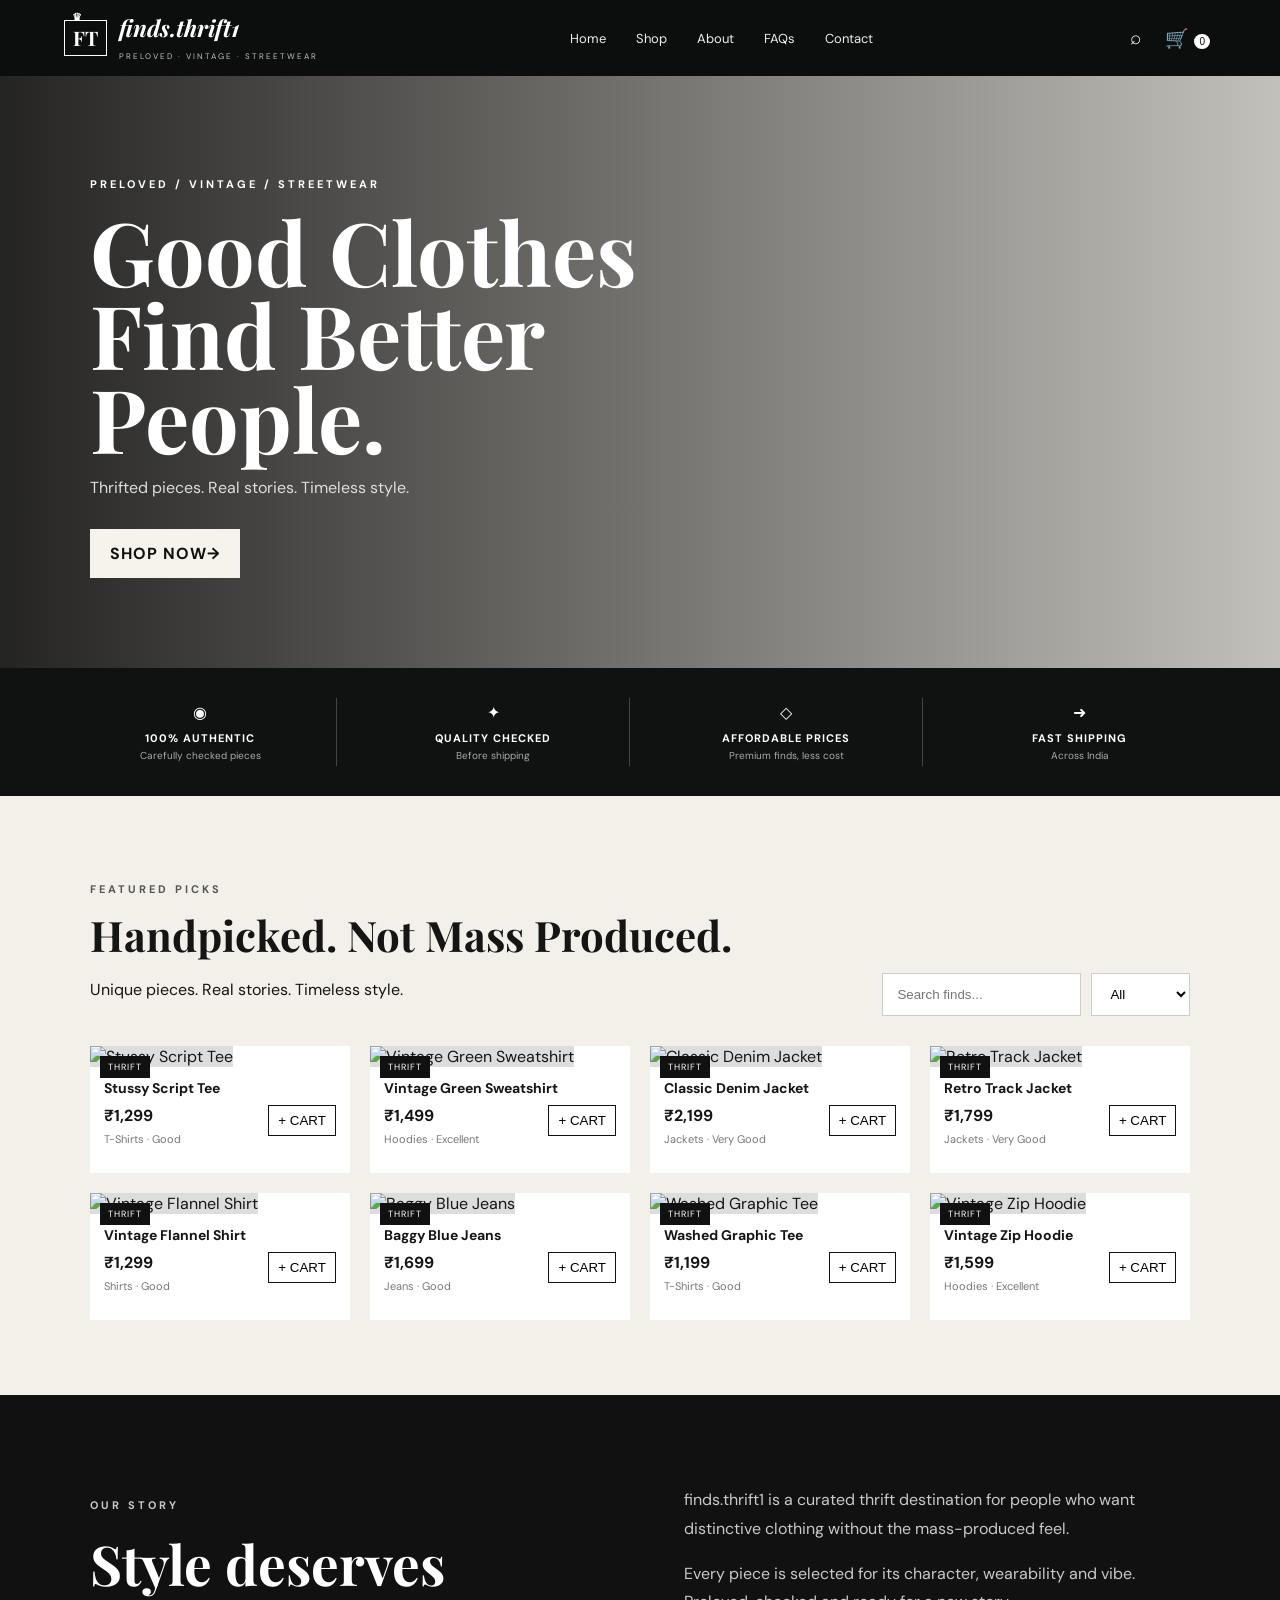
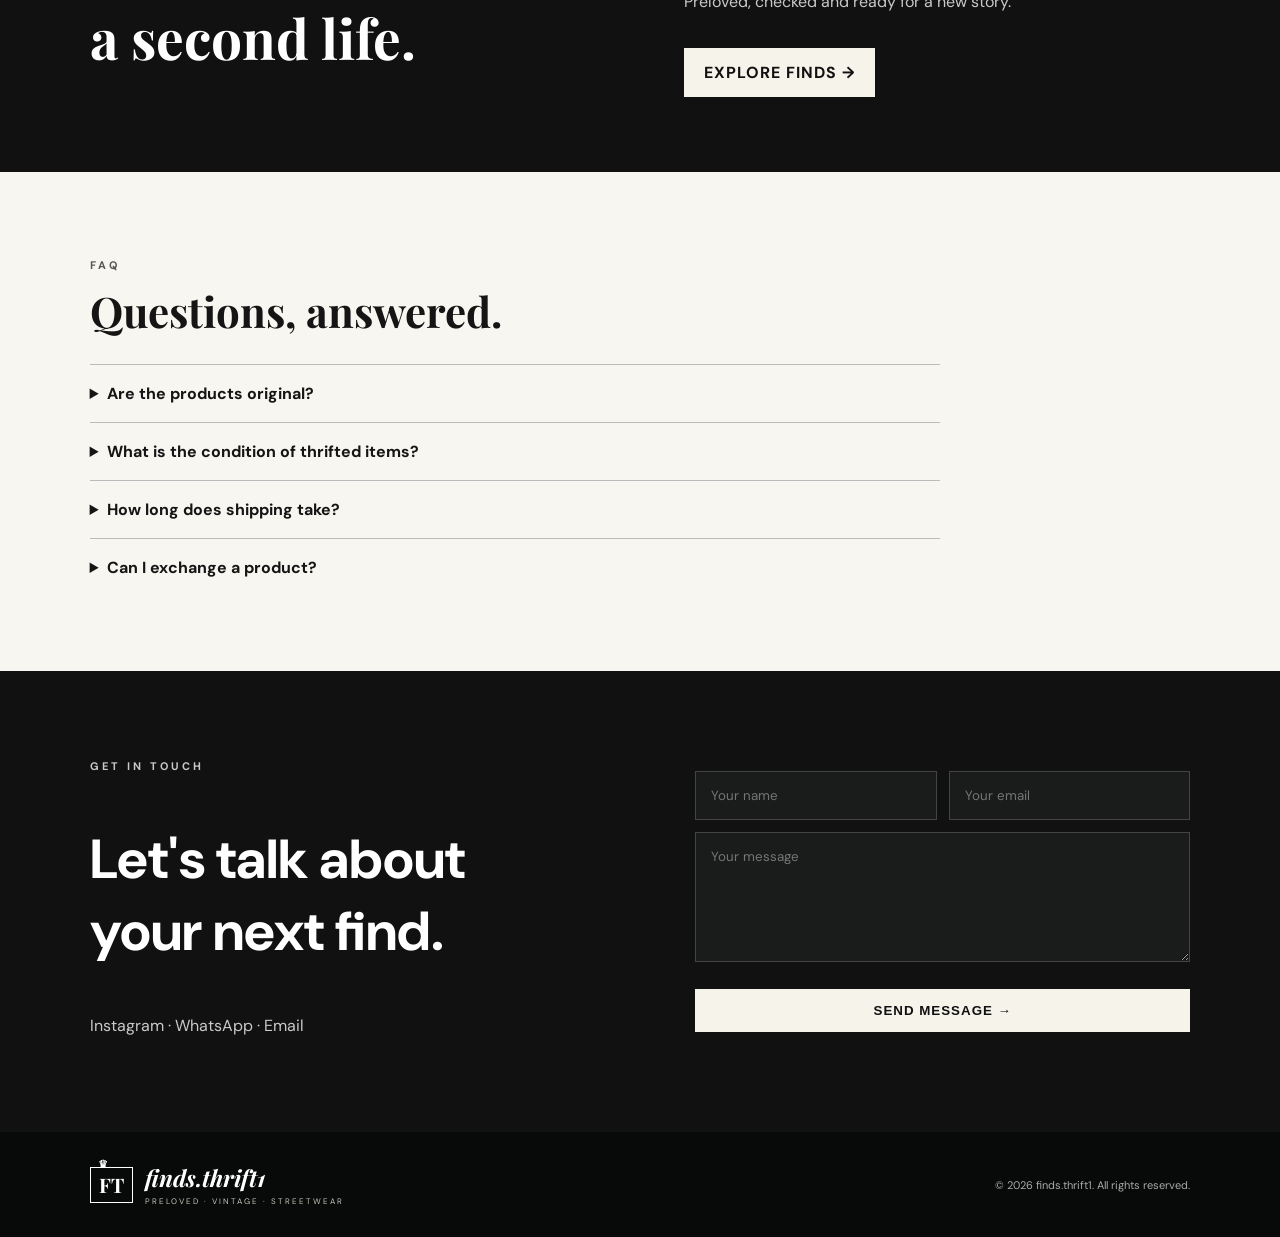
==== index.html @ 1b07ff9c "Add files via upload" ====
<!DOCTYPE html>
<html lang="en">
<head>
  <meta charset="UTF-8">
  <meta name="viewport" content="width=device-width, initial-scale=1.0">
  <title>finds.thrift1 — Preloved | Vintage | Streetwear</title>
  <meta name="description" content="finds.thrift1 — handpicked preloved, vintage and streetwear pieces.">
  <link rel="preconnect" href="https://fonts.googleapis.com">
  <link rel="preconnect" href="https://fonts.gstatic.com" crossorigin>
  <link href="https://fonts.googleapis.com/css2?family=DM+Sans:wght@400;500;600;700&family=Playfair+Display:wght@600;700&display=swap" rel="stylesheet">
  <link rel="stylesheet" href="style.css">
</head>
<body>
<header class="header">
  <a class="brand" href="#home">
    <span class="logo">FT</span>
    <span><b>finds.thrift1</b><small>PRELOVED · VINTAGE · STREETWEAR</small></span>
  </a>
  <nav>
    <a href="#home">Home</a><a href="#shop">Shop</a><a href="#about">About</a><a href="#faq">FAQs</a><a href="#contact">Contact</a>
  </nav>
  <div class="head-actions"><button aria-label="Search" onclick="focusSearch()">⌕</button><button onclick="openCart()">🛒 <i id="cartCount">0</i></button></div>
</header>

<main>
<section id="home" class="hero">
  <div class="hero-copy">
    <p class="eyebrow">PRELOVED / VINTAGE / STREETWEAR</p>
    <h1>Good Clothes<br>Find Better<br>People.</h1>
    <p>Thrifted pieces. Real stories. Timeless style.</p>
    <a class="btn light" href="#shop">SHOP NOW <span>→</span></a>
  </div>
</section>

<section class="trust">
  <div>◉<b>100% AUTHENTIC</b><span>Carefully checked pieces</span></div>
  <div>✦<b>QUALITY CHECKED</b><span>Before shipping</span></div>
  <div>◇<b>AFFORDABLE PRICES</b><span>Premium finds, less cost</span></div>
  <div>➜<b>FAST SHIPPING</b><span>Across India</span></div>
</section>

<section id="shop" class="shop section">
  <div class="section-head">
    <div><p class="eyebrow dark">FEATURED PICKS</p><h2>Handpicked. Not Mass Produced.</h2><p>Unique pieces. Real stories. Timeless style.</p></div>
    <div class="shop-tools"><input id="search" oninput="renderProducts()" placeholder="Search finds..."><select id="category" onchange="renderProducts()"><option>All</option><option>T-Shirts</option><option>Shirts</option><option>Jackets</option><option>Hoodies</option><option>Jeans</option></select></div>
  </div>
  <div id="products" class="grid"></div>
</section>

<section id="about" class="about section dark-section">
  <div><p class="eyebrow">OUR STORY</p><h2>Style deserves<br>a second life.</h2></div>
  <div><p>finds.thrift1 is a curated thrift destination for people who want distinctive clothing without the mass-produced feel.</p><p>Every piece is selected for its character, wearability and vibe. Preloved, checked and ready for a new story.</p><a class="btn light" href="#shop">EXPLORE FINDS →</a></div>
</section>

<section id="faq" class="faq section">
  <p class="eyebrow dark">FAQ</p><h2>Questions, answered.</h2>
  <div class="faq-list">
    <details><summary>Are the products original?</summary><p>Every listed piece is checked before being added to the collection.</p></details>
    <details><summary>What is the condition of thrifted items?</summary><p>Condition is shown on each product card and product details.</p></details>
    <details><summary>How long does shipping take?</summary><p>Shipping timelines can vary by location. The client can update this policy before launch.</p></details>
    <details><summary>Can I exchange a product?</summary><p>Exchange and return rules should be confirmed by the store owner and added here.</p></details>
  </div>
</section>

<section id="contact" class="contact dark-section">
  <div><p class="eyebrow">GET IN TOUCH</p><h2>Let's talk about<br>your next find.</h2><p>Instagram · WhatsApp · Email</p></div>
  <form onsubmit="sendMessage(event)">
    <input required placeholder="Your name"><input required type="email" placeholder="Your email">
    <textarea required placeholder="Your message"></textarea><button class="btn light">SEND MESSAGE →</button>
  </form>
</section>
</main>

<footer><div class="brand"><span class="logo">FT</span><span><b>finds.thrift1</b><small>PRELOVED · VINTAGE · STREETWEAR</small></span></div><p>© 2026 finds.thrift1. All rights reserved.</p></footer>

<div id="cart" class="drawer">
  <div class="drawer-head"><h2>Your Cart</h2><button onclick="closeCart()">×</button></div>
  <div id="cartItems"></div><div class="total"><span>Total</span><b id="cartTotal">₹0</b></div>
  <button class="btn dark-btn" onclick="checkout()">PROCEED TO CHECKOUT →</button>
</div>
<div id="overlay" class="overlay" onclick="closeCart()"></div>
<div id="toast" class="toast"></div>

<script src="script.js"></script>
</body>
</html>
---- style.css ----
*{box-sizing:border-box}html{scroll-behavior:smooth}body{margin:0;font-family:"DM Sans",sans-serif;color:#151515;background:#f3f0e9}.header{height:76px;background:#0c0d0d;color:#fff;display:flex;align-items:center;justify-content:space-between;padding:0 5%;position:sticky;top:0;z-index:20}.brand{display:flex;align-items:center;gap:12px;color:#fff;text-decoration:none}.brand b{display:block;font-family:"Playfair Display",serif;font-size:23px;font-style:italic}.brand small{font-size:8px;letter-spacing:2px;color:#c8c4ba}.logo{font-family:"Playfair Display",serif;font-weight:700;font-size:20px;border:1px solid #fff;padding:7px 8px;line-height:1;position:relative}.logo:before{content:"♛";position:absolute;font-size:11px;top:-10px;left:7px}.header nav{display:flex;gap:30px}.header nav a{color:#eee;text-decoration:none;font-size:13px}.head-actions{display:flex;gap:12px}.head-actions button{background:none;border:0;color:#fff;font-size:19px;cursor:pointer}.head-actions i{font-size:10px;background:#fff;color:#111;border-radius:50%;padding:2px 5px;font-style:normal}.hero{min-height:580px;background:linear-gradient(90deg,rgba(0,0,0,.85),rgba(0,0,0,.2)),url("https://images.unsplash.com/photo-1523381210434-271e8be1f52b?auto=format&fit=crop&w=1800&q=85") center/cover;display:flex;align-items:center;padding:7%;color:#fff}.hero h1{font-family:"Playfair Display",serif;font-size:clamp(48px,7vw,88px);line-height:.95;margin:18px 0}.hero-copy>p:not(.eyebrow){color:#ddd;max-width:420px}.eyebrow{font-size:11px;letter-spacing:3px;font-weight:700}.btn{display:inline-flex;border:0;padding:14px 20px;text-decoration:none;font-weight:700;letter-spacing:1px;margin-top:15px;cursor:pointer}.light{background:#f6f3eb;color:#111}.dark-btn{background:#111;color:#fff;width:100%}.trust{background:#101111;color:#fff;display:grid;grid-template-columns:repeat(4,1fr);padding:30px 5%;gap:20px;text-align:center}.trust div{border-right:1px solid #444;padding:4px 15px}.trust div:last-child{border:0}.trust b,.trust span{display:block}.trust b{font-size:11px;letter-spacing:1px;margin:8px 0 4px}.trust span{font-size:10px;color:#aaa}.section{padding:75px 7%}.section-head{display:flex;justify-content:space-between;gap:30px;align-items:end;margin-bottom:30px}.section h2{font-family:"Playfair Display",serif;font-size:42px;margin:8px 0}.dark{color:#555}.shop-tools{display:flex;gap:10px}.shop-tools input,.shop-tools select{border:1px solid #ccc;background:#fff;padding:12px 14px}.grid{display:grid;grid-template-columns:repeat(4,1fr);gap:20px}.card{background:#fff;position:relative;padding-bottom:15px;transition:.2s}.card:hover{transform:translateY(-4px)}.card img{width:100%;height:310px;object-fit:cover;background:#ddd}.tag{position:absolute;top:10px;left:10px;background:#111;color:#fff;padding:5px 8px;font-size:9px;letter-spacing:1px}.card-body{padding:12px 14px}.card h3{font-size:14px;margin:0 0 8px}.price{font-weight:700}.meta{color:#777;font-size:11px;margin-top:6px}.add{float:right;border:1px solid #111;background:#fff;padding:7px 9px;cursor:pointer}.dark-section{background:#111;color:#fff;display:grid;grid-template-columns:1fr 1fr;gap:8%;align-items:center}.dark-section h2{font-size:55px}.dark-section p{color:#c9c9c9;line-height:1.8}.faq{background:#f8f6f0}.faq-list{max-width:850px;margin-top:25px}.faq details{border-top:1px solid #bbb;padding:18px 0}.faq summary{cursor:pointer;font-weight:700}.faq details p{color:#666;max-width:700px}.contact{padding:75px 7%;display:grid;grid-template-columns:1fr 1fr;gap:10%}.contact form{display:grid;grid-template-columns:1fr 1fr;gap:12px}.contact textarea{grid-column:1/-1;min-height:130px}.contact input,.contact textarea{padding:15px;border:1px solid #444;background:#1a1b1b;color:#fff;font-family:inherit}.contact .btn{grid-column:1/-1;justify-content:center}footer{background:#080909;color:#aaa;padding:30px 7%;display:flex;justify-content:space-between;align-items:center;font-size:11px}.drawer{position:fixed;right:-430px;top:0;height:100%;width:min(430px,92vw);background:#f8f6f0;z-index:40;padding:25px;transition:.3s;overflow:auto}.drawer.open{right:0}.drawer-head{display:flex;justify-content:space-between;align-items:center}.drawer-head button{border:0;background:none;font-size:30px}.cart-item{display:flex;gap:12px;padding:15px 0;border-bottom:1px solid #ddd}.cart-item img{width:75px;height:85px;object-fit:cover}.cart-item h4{margin:0 0 8px}.total{display:flex;justify-content:space-between;padding:20px 0;font-size:18px}.overlay{position:fixed;inset:0;background:#0008;z-index:30;display:none}.overlay.show{display:block}.toast{position:fixed;bottom:25px;left:50%;transform:translateX(-50%);background:#111;color:#fff;padding:12px 18px;opacity:0;pointer-events:none;transition:.3s;z-index:50}.toast.show{opacity:1}@media(max-width:900px){.header nav{display:none}.hero{min-height:520px}.trust{grid-template-columns:repeat(2,1fr)}.grid{grid-template-columns:repeat(2,1fr)}.section-head{display:block}.shop-tools{margin-top:20px}.dark-section,.contact{grid-template-columns:1fr}.dark-section h2{font-size:43px}}@media(max-width:550px){.header{padding:0 18px}.brand b{font-size:18px}.brand small{display:none}.hero{padding:30px 25px}.hero h1{font-size:52px}.trust{grid-template-columns:1fr 1fr;padding:20px 10px}.section{padding:55px 20px}.section h2{font-size:34px}.grid{gap:10px}.card img{height:220px}.shop-tools{flex-direction:column}.contact{padding:55px 20px}footer{display:block}.contact form{grid-template-columns:1fr}.contact textarea,.contact .btn{grid-column:auto}}
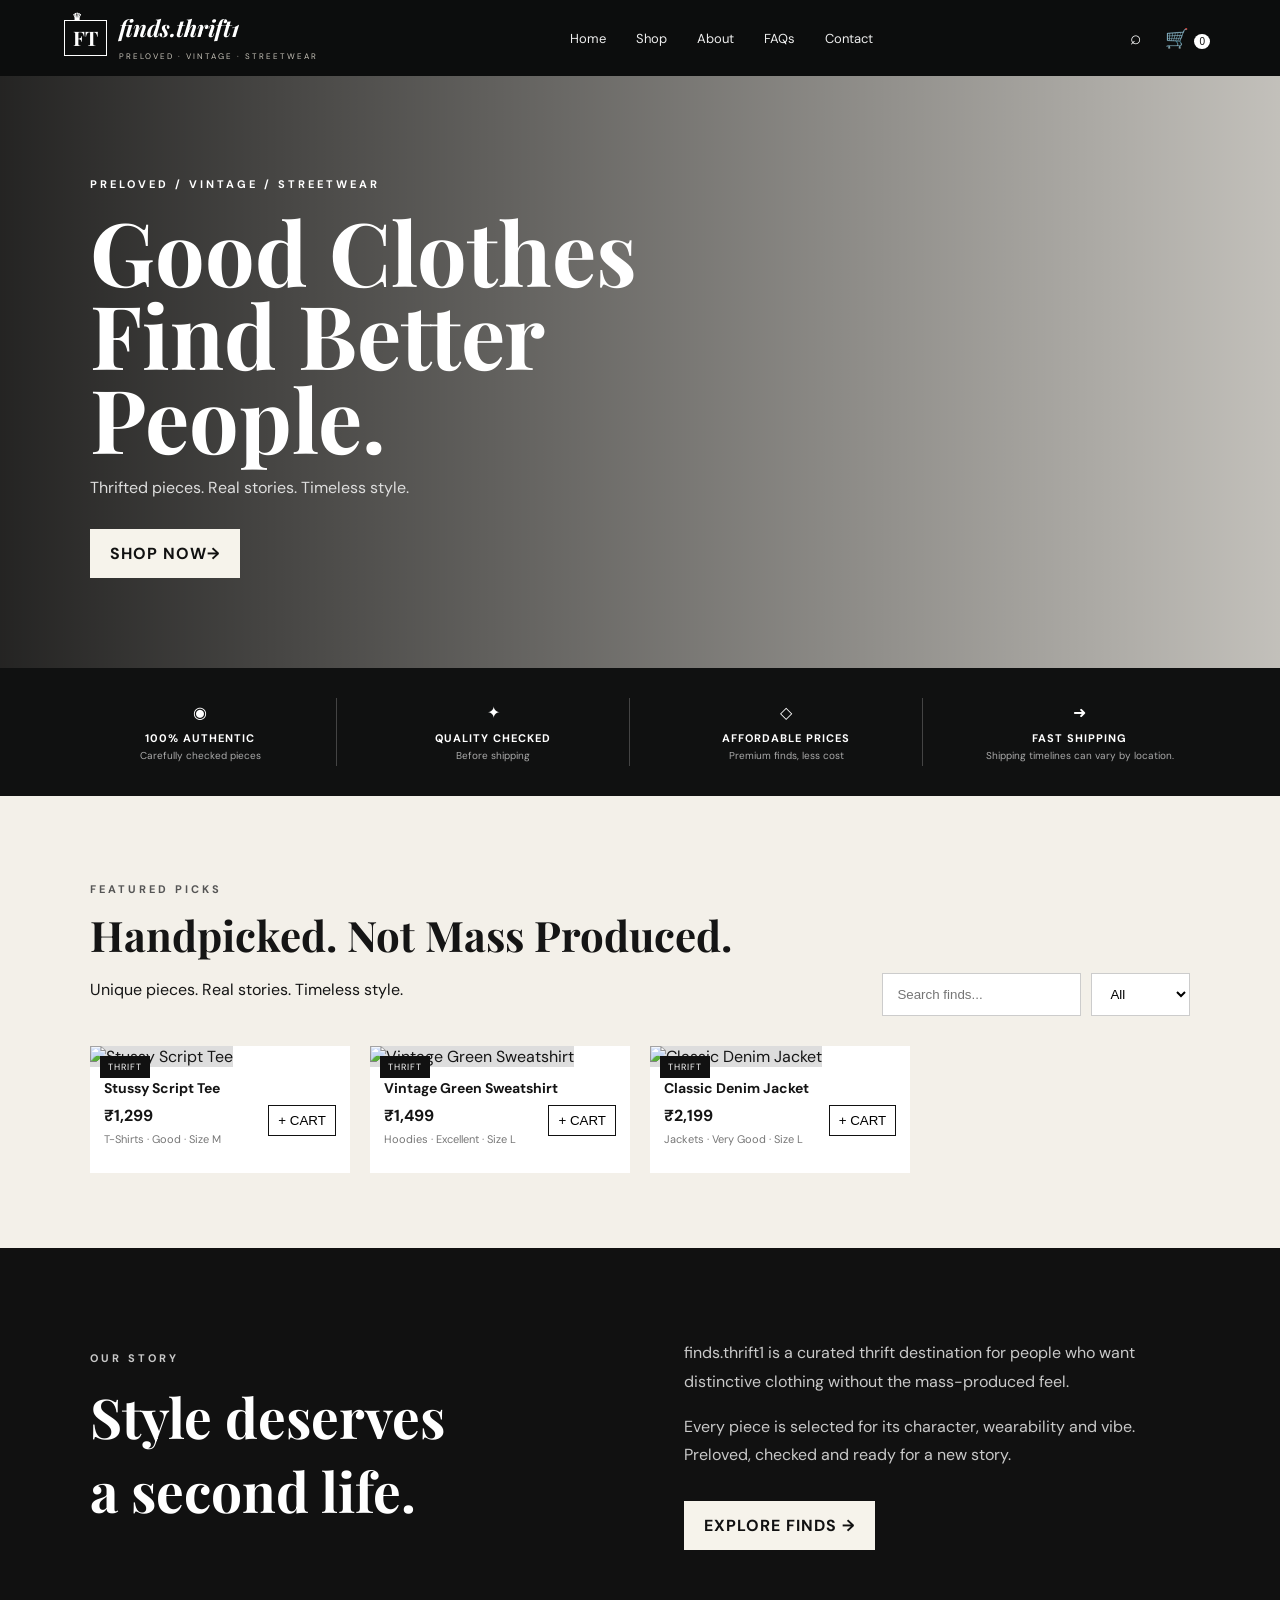
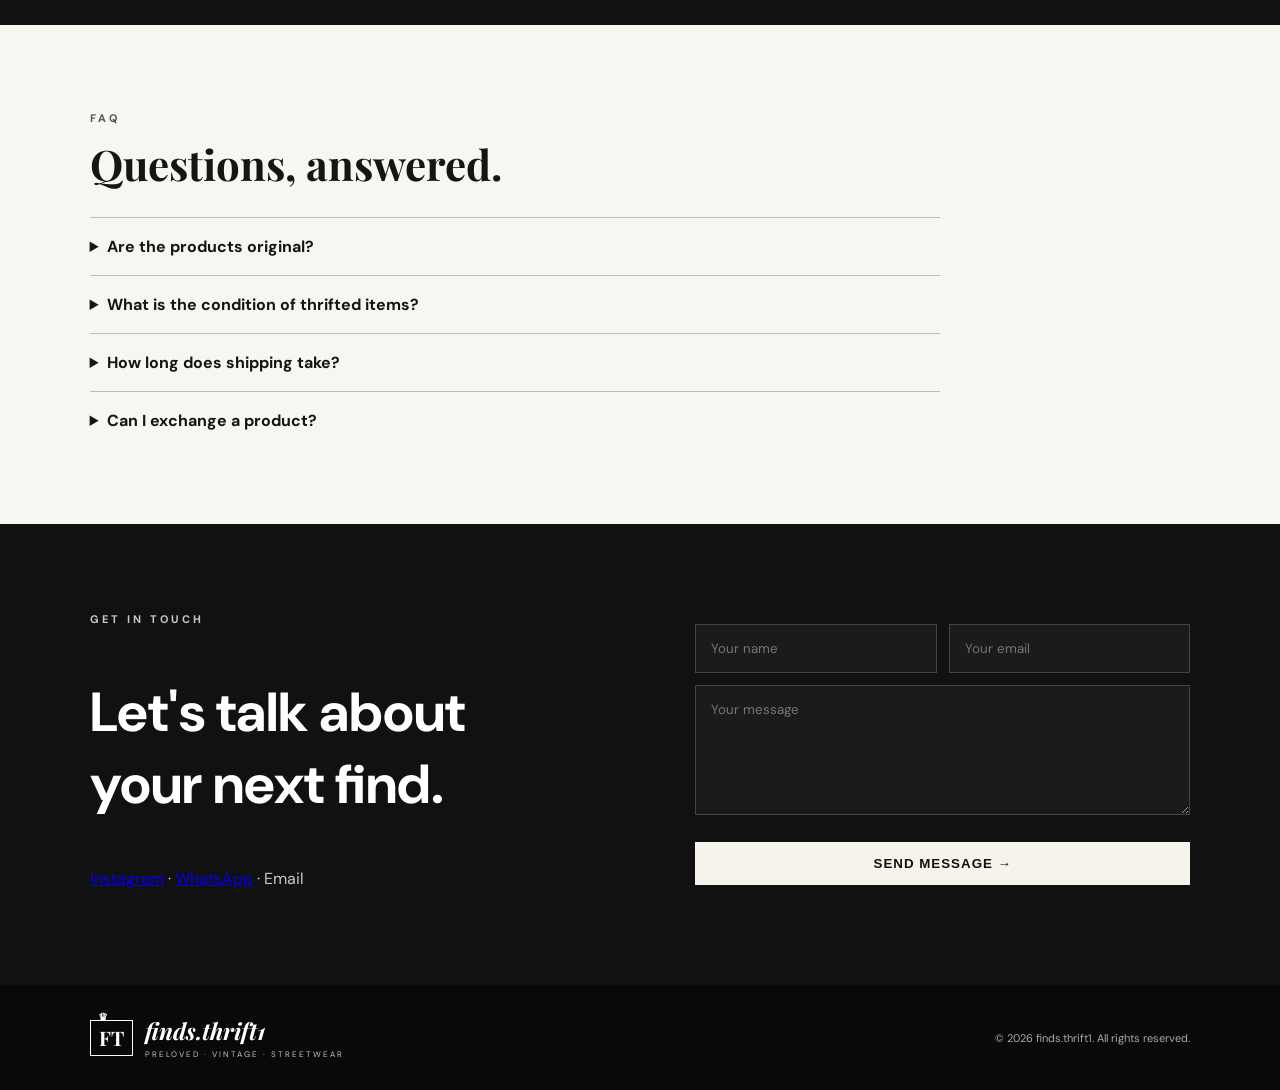
==== commit ced380b0: "Add files via upload" ====
--- a/index.html
+++ b/index.html
@@ -9,6 +9,11 @@
   <link rel="preconnect" href="https://fonts.gstatic.com" crossorigin>
   <link href="https://fonts.googleapis.com/css2?family=DM+Sans:wght@400;500;600;700&family=Playfair+Display:wght@600;700&display=swap" rel="stylesheet">
   <link rel="stylesheet" href="style.css">
+  <style>
+    .admin-link{font-size:.78rem;opacity:.7}.wa-order{display:block;margin-top:10px;text-align:center}
+    .sold{opacity:.58}.sold-badge{display:inline-block;margin:8px 0;padding:5px 8px;border:1px solid currentColor;font-size:.7rem;font-weight:700;letter-spacing:.08em}
+    .card .add:disabled{opacity:.45;cursor:not-allowed}
+  </style>
 </head>
 <body>
 <header class="header">
@@ -36,20 +41,20 @@
   <div>◉<b>100% AUTHENTIC</b><span>Carefully checked pieces</span></div>
   <div>✦<b>QUALITY CHECKED</b><span>Before shipping</span></div>
   <div>◇<b>AFFORDABLE PRICES</b><span>Premium finds, less cost</span></div>
-  <div>➜<b>FAST SHIPPING</b><span>Across India</span></div>
+  <div>➜<b>FAST SHIPPING</b><span id="shippingTrust">Across India</span></div>
 </section>
 
 <section id="shop" class="shop section">
   <div class="section-head">
     <div><p class="eyebrow dark">FEATURED PICKS</p><h2>Handpicked. Not Mass Produced.</h2><p>Unique pieces. Real stories. Timeless style.</p></div>
-    <div class="shop-tools"><input id="search" oninput="renderProducts()" placeholder="Search finds..."><select id="category" onchange="renderProducts()"><option>All</option><option>T-Shirts</option><option>Shirts</option><option>Jackets</option><option>Hoodies</option><option>Jeans</option></select></div>
+    <div class="shop-tools"><input id="search" oninput="renderProducts()" placeholder="Search finds..."><select id="category" onchange="renderProducts()"><option>All</option></select></div>
   </div>
-  <div id="products" class="grid"></div>
+  <div id="products" class="grid"><p>Loading finds...</p></div>
 </section>
 
 <section id="about" class="about section dark-section">
   <div><p class="eyebrow">OUR STORY</p><h2>Style deserves<br>a second life.</h2></div>
-  <div><p>finds.thrift1 is a curated thrift destination for people who want distinctive clothing without the mass-produced feel.</p><p>Every piece is selected for its character, wearability and vibe. Preloved, checked and ready for a new story.</p><a class="btn light" href="#shop">EXPLORE FINDS →</a></div>
+  <div><p id="aboutText">finds.thrift1 is a curated thrift destination for people who want distinctive clothing without the mass-produced feel.</p><p>Every piece is selected for its character, wearability and vibe. Preloved, checked and ready for a new story.</p><a class="btn light" href="#shop">EXPLORE FINDS →</a></div>
 </section>
 
 <section id="faq" class="faq section">
@@ -57,13 +62,13 @@
   <div class="faq-list">
     <details><summary>Are the products original?</summary><p>Every listed piece is checked before being added to the collection.</p></details>
     <details><summary>What is the condition of thrifted items?</summary><p>Condition is shown on each product card and product details.</p></details>
-    <details><summary>How long does shipping take?</summary><p>Shipping timelines can vary by location. The client can update this policy before launch.</p></details>
-    <details><summary>Can I exchange a product?</summary><p>Exchange and return rules should be confirmed by the store owner and added here.</p></details>
+    <details><summary>How long does shipping take?</summary><p id="shippingText">Shipping timelines can vary by location. Check with us on WhatsApp before ordering.</p></details>
+    <details><summary>Can I exchange a product?</summary><p id="returnText">Exchange and return rules are set by the store owner. Please confirm before ordering.</p></details>
   </div>
 </section>
 
 <section id="contact" class="contact dark-section">
-  <div><p class="eyebrow">GET IN TOUCH</p><h2>Let's talk about<br>your next find.</h2><p>Instagram · WhatsApp · Email</p></div>
+  <div><p class="eyebrow">GET IN TOUCH</p><h2>Let's talk about<br>your next find.</h2><p><a id="instagramLink" href="#" target="_blank" rel="noopener">Instagram</a> · <a id="whatsappLink" href="#" target="_blank" rel="noopener">WhatsApp</a> · <span id="emailText">Email</span></p></div>
   <form onsubmit="sendMessage(event)">
     <input required placeholder="Your name"><input required type="email" placeholder="Your email">
     <textarea required placeholder="Your message"></textarea><button class="btn light">SEND MESSAGE →</button>
@@ -76,11 +81,13 @@
 <div id="cart" class="drawer">
   <div class="drawer-head"><h2>Your Cart</h2><button onclick="closeCart()">×</button></div>
   <div id="cartItems"></div><div class="total"><span>Total</span><b id="cartTotal">₹0</b></div>
-  <button class="btn dark-btn" onclick="checkout()">PROCEED TO CHECKOUT →</button>
+  <button class="btn dark-btn" onclick="checkout()">ORDER ON WHATSAPP →</button>
 </div>
 <div id="overlay" class="overlay" onclick="closeCart()"></div>
 <div id="toast" class="toast"></div>
 
+<script src="config.js"></script>
+<script src="https://cdn.jsdelivr.net/npm/@supabase/supabase-js@2"></script>
 <script src="script.js"></script>
 </body>
-</html>+</html>
